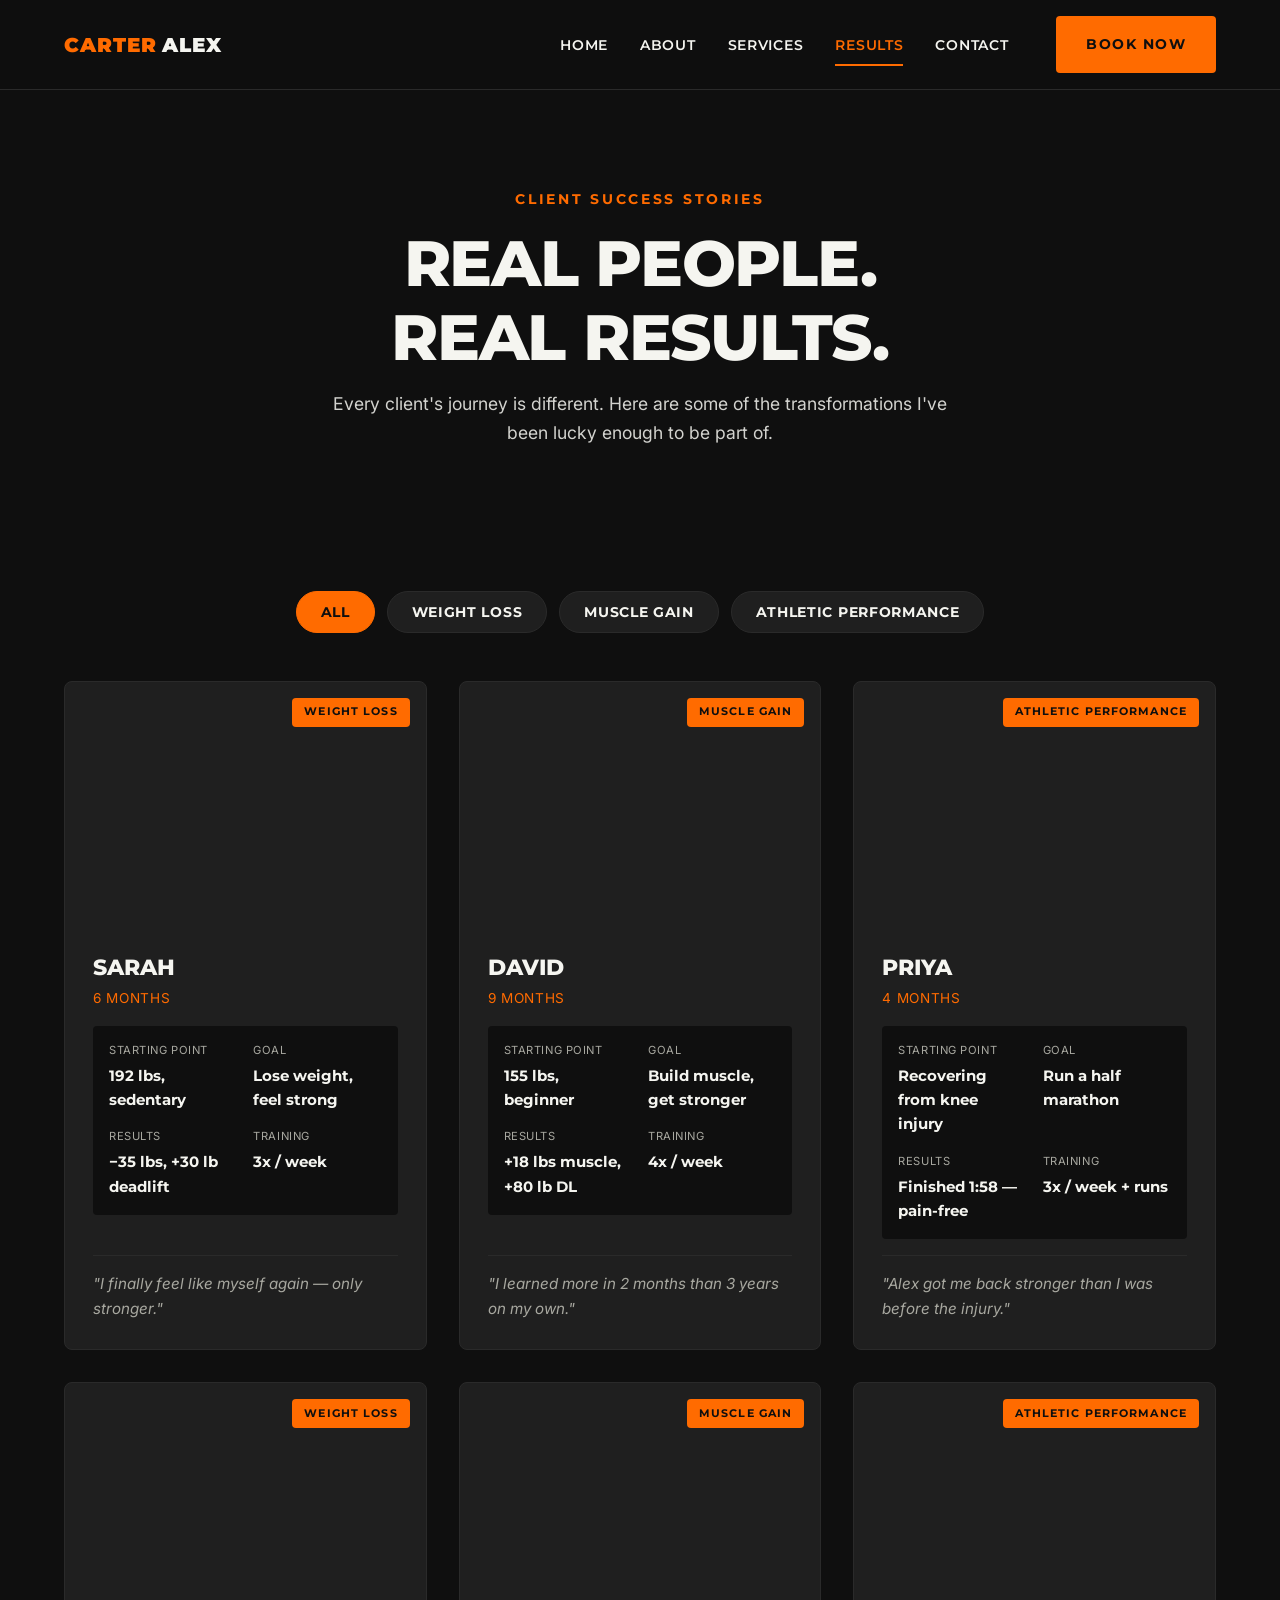
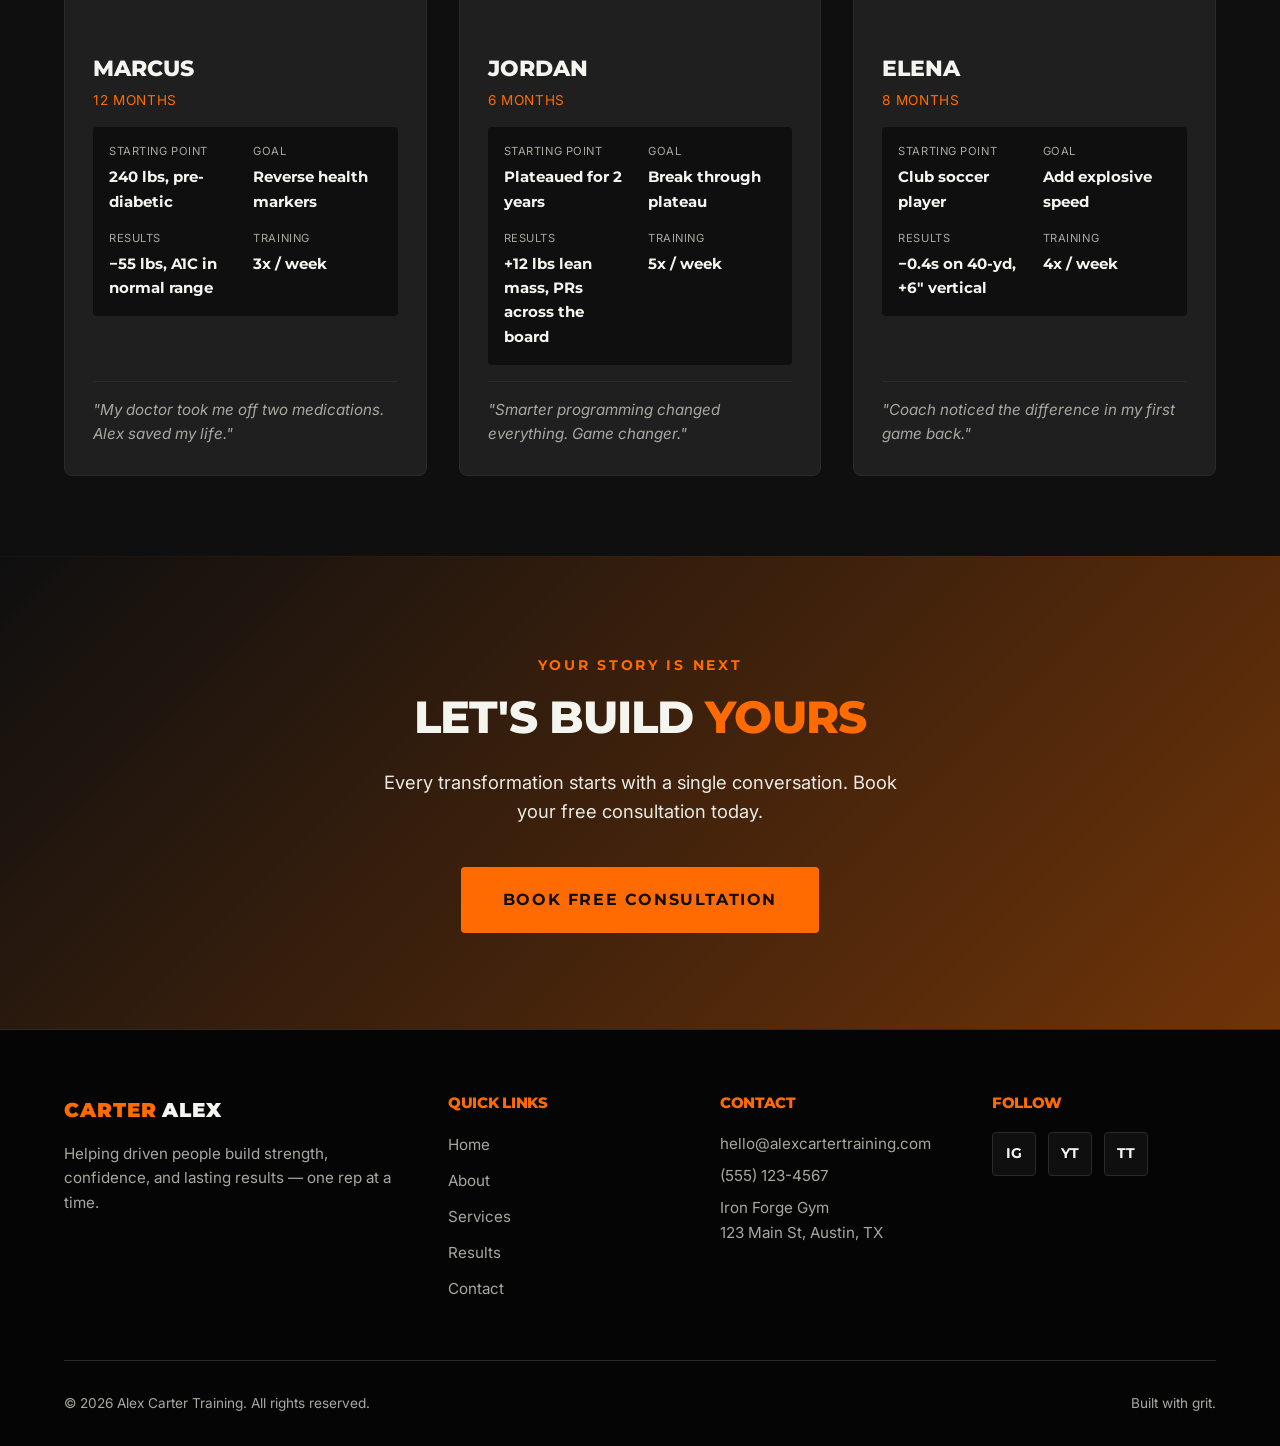
==== trainer-site/transformations.html @ 59c639ae "V1 - half translated" ====
<!DOCTYPE html>
<html lang="en">
<head>
  <meta charset="UTF-8" />
  <meta name="viewport" content="width=device-width, initial-scale=1.0" />
  <title>Client Transformations | Alex Carter Personal Training</title>
  <meta name="description" content="Real client transformation stories — weight loss, muscle gain, and athletic performance results from Alex Carter Personal Training." />
  <link rel="preconnect" href="https://fonts.googleapis.com">
  <link rel="preconnect" href="https://fonts.gstatic.com" crossorigin>
  <link href="https://fonts.googleapis.com/css2?family=Montserrat:wght@600;700;800;900&family=Inter:wght@400;500;600&display=swap" rel="stylesheet">
  <link rel="stylesheet" href="css/styles.css" />
</head>
<body>

  <header class="navbar">
    <nav class="nav-container" aria-label="Primary">
      <a href="index.html" class="nav-logo">Alex<span>Carter</span></a>
      <button class="nav-toggle" aria-label="Toggle menu" aria-expanded="false" aria-controls="primary-nav">
        <span></span><span></span><span></span>
      </button>
      <ul class="nav-menu" id="primary-nav">
        <li><a href="index.html" class="nav-link">Home</a></li>
        <li><a href="about.html" class="nav-link">About</a></li>
        <li><a href="services.html" class="nav-link">Services</a></li>
        <li><a href="transformations.html" class="nav-link active">Results</a></li>
        <li><a href="contact.html" class="nav-link">Contact</a></li>
        <li class="nav-cta"><a href="contact.html" class="btn btn-primary">Book Now</a></li>
      </ul>
    </nav>
  </header>

  <!-- ======== Page Header ======== -->
  <section class="page-header">
    <div class="container">
      <span class="eyebrow">Client Success Stories</span>
      <h1>Real People.<br>Real Results.</h1>
      <p>Every client's journey is different. Here are some of the transformations I've been lucky enough to be part of.</p>
    </div>
  </section>

  <!-- ======== Transformations Grid ======== -->
  <section>
    <div class="container">
      <div class="transformations-filter" role="tablist" aria-label="Filter by goal">
        <button class="filter-btn active" data-filter="all">All</button>
        <button class="filter-btn" data-filter="weight-loss">Weight Loss</button>
        <button class="filter-btn" data-filter="muscle-gain">Muscle Gain</button>
        <button class="filter-btn" data-filter="athletic">Athletic Performance</button>
      </div>

      <div class="transformations-grid">

        <article class="transformation-card" data-goal="weight-loss">
          <div class="transformation-image" style="background-image: url('https://picsum.photos/id/1011/600/600')">
            <span class="transformation-tag">Weight Loss</span>
          </div>
          <div class="transformation-body">
            <div class="transformation-name">Sarah</div>
            <div class="transformation-duration">6 Months</div>
            <div class="transformation-stats">
              <div>
                <div class="transformation-stat-label">Starting Point</div>
                <div class="transformation-stat-value">192 lbs, sedentary</div>
              </div>
              <div>
                <div class="transformation-stat-label">Goal</div>
                <div class="transformation-stat-value">Lose weight, feel strong</div>
              </div>
              <div>
                <div class="transformation-stat-label">Results</div>
                <div class="transformation-stat-value">−35 lbs, +30 lb deadlift</div>
              </div>
              <div>
                <div class="transformation-stat-label">Training</div>
                <div class="transformation-stat-value">3x / week</div>
              </div>
            </div>
            <p class="transformation-quote">"I finally feel like myself again — only stronger."</p>
          </div>
        </article>

        <article class="transformation-card" data-goal="muscle-gain">
          <div class="transformation-image" style="background-image: url('https://picsum.photos/id/1025/600/600')">
            <span class="transformation-tag">Muscle Gain</span>
          </div>
          <div class="transformation-body">
            <div class="transformation-name">David</div>
            <div class="transformation-duration">9 Months</div>
            <div class="transformation-stats">
              <div>
                <div class="transformation-stat-label">Starting Point</div>
                <div class="transformation-stat-value">155 lbs, beginner</div>
              </div>
              <div>
                <div class="transformation-stat-label">Goal</div>
                <div class="transformation-stat-value">Build muscle, get stronger</div>
              </div>
              <div>
                <div class="transformation-stat-label">Results</div>
                <div class="transformation-stat-value">+18 lbs muscle, +80 lb DL</div>
              </div>
              <div>
                <div class="transformation-stat-label">Training</div>
                <div class="transformation-stat-value">4x / week</div>
              </div>
            </div>
            <p class="transformation-quote">"I learned more in 2 months than 3 years on my own."</p>
          </div>
        </article>

        <article class="transformation-card" data-goal="athletic">
          <div class="transformation-image" style="background-image: url('https://picsum.photos/id/1027/600/600')">
            <span class="transformation-tag">Athletic Performance</span>
          </div>
          <div class="transformation-body">
            <div class="transformation-name">Priya</div>
            <div class="transformation-duration">4 Months</div>
            <div class="transformation-stats">
              <div>
                <div class="transformation-stat-label">Starting Point</div>
                <div class="transformation-stat-value">Recovering from knee injury</div>
              </div>
              <div>
                <div class="transformation-stat-label">Goal</div>
                <div class="transformation-stat-value">Run a half marathon</div>
              </div>
              <div>
                <div class="transformation-stat-label">Results</div>
                <div class="transformation-stat-value">Finished 1:58 — pain-free</div>
              </div>
              <div>
                <div class="transformation-stat-label">Training</div>
                <div class="transformation-stat-value">3x / week + runs</div>
              </div>
            </div>
            <p class="transformation-quote">"Alex got me back stronger than I was before the injury."</p>
          </div>
        </article>

        <article class="transformation-card" data-goal="weight-loss">
          <div class="transformation-image" style="background-image: url('https://picsum.photos/id/1062/600/600')">
            <span class="transformation-tag">Weight Loss</span>
          </div>
          <div class="transformation-body">
            <div class="transformation-name">Marcus</div>
            <div class="transformation-duration">12 Months</div>
            <div class="transformation-stats">
              <div>
                <div class="transformation-stat-label">Starting Point</div>
                <div class="transformation-stat-value">240 lbs, pre-diabetic</div>
              </div>
              <div>
                <div class="transformation-stat-label">Goal</div>
                <div class="transformation-stat-value">Reverse health markers</div>
              </div>
              <div>
                <div class="transformation-stat-label">Results</div>
                <div class="transformation-stat-value">−55 lbs, A1C in normal range</div>
              </div>
              <div>
                <div class="transformation-stat-label">Training</div>
                <div class="transformation-stat-value">3x / week</div>
              </div>
            </div>
            <p class="transformation-quote">"My doctor took me off two medications. Alex saved my life."</p>
          </div>
        </article>

        <article class="transformation-card" data-goal="muscle-gain">
          <div class="transformation-image" style="background-image: url('https://picsum.photos/id/176/600/600')">
            <span class="transformation-tag">Muscle Gain</span>
          </div>
          <div class="transformation-body">
            <div class="transformation-name">Jordan</div>
            <div class="transformation-duration">6 Months</div>
            <div class="transformation-stats">
              <div>
                <div class="transformation-stat-label">Starting Point</div>
                <div class="transformation-stat-value">Plateaued for 2 years</div>
              </div>
              <div>
                <div class="transformation-stat-label">Goal</div>
                <div class="transformation-stat-value">Break through plateau</div>
              </div>
              <div>
                <div class="transformation-stat-label">Results</div>
                <div class="transformation-stat-value">+12 lbs lean mass, PRs across the board</div>
              </div>
              <div>
                <div class="transformation-stat-label">Training</div>
                <div class="transformation-stat-value">5x / week</div>
              </div>
            </div>
            <p class="transformation-quote">"Smarter programming changed everything. Game changer."</p>
          </div>
        </article>

        <article class="transformation-card" data-goal="athletic">
          <div class="transformation-image" style="background-image: url('https://picsum.photos/id/292/600/600')">
            <span class="transformation-tag">Athletic Performance</span>
          </div>
          <div class="transformation-body">
            <div class="transformation-name">Elena</div>
            <div class="transformation-duration">8 Months</div>
            <div class="transformation-stats">
              <div>
                <div class="transformation-stat-label">Starting Point</div>
                <div class="transformation-stat-value">Club soccer player</div>
              </div>
              <div>
                <div class="transformation-stat-label">Goal</div>
                <div class="transformation-stat-value">Add explosive speed</div>
              </div>
              <div>
                <div class="transformation-stat-label">Results</div>
                <div class="transformation-stat-value">−0.4s on 40-yd, +6" vertical</div>
              </div>
              <div>
                <div class="transformation-stat-label">Training</div>
                <div class="transformation-stat-value">4x / week</div>
              </div>
            </div>
            <p class="transformation-quote">"Coach noticed the difference in my first game back."</p>
          </div>
        </article>

      </div>
    </div>
  </section>

  <!-- ======== CTA ======== -->
  <section class="cta-banner">
    <div class="container">
      <span class="eyebrow">Your Story Is Next</span>
      <h2 class="section-title">Let's Build <span>Yours</span></h2>
      <p>Every transformation starts with a single conversation. Book your free consultation today.</p>
      <a href="contact.html" class="btn btn-primary btn-large">Book Free Consultation</a>
    </div>
  </section>

  <!-- ======== Footer ======== -->
  <footer class="footer">
    <div class="container">
      <div class="footer-grid">
        <div class="footer-brand">
          <a href="index.html" class="nav-logo">Alex<span>Carter</span></a>
          <p>Helping driven people build strength, confidence, and lasting results — one rep at a time.</p>
        </div>
        <div class="footer-col">
          <h4>Quick Links</h4>
          <ul>
            <li><a href="index.html">Home</a></li>
            <li><a href="about.html">About</a></li>
            <li><a href="services.html">Services</a></li>
            <li><a href="transformations.html">Results</a></li>
            <li><a href="contact.html">Contact</a></li>
          </ul>
        </div>
        <div class="footer-col">
          <h4>Contact</h4>
          <p>hello@alexcartertraining.com</p>
          <p>(555) 123-4567</p>
          <p>Iron Forge Gym<br/>123 Main St, Austin, TX</p>
        </div>
        <div class="footer-col">
          <h4>Follow</h4>
          <div class="social-row">
            <a href="#" class="social-icon" aria-label="Instagram">IG</a>
            <a href="#" class="social-icon" aria-label="YouTube">YT</a>
            <a href="#" class="social-icon" aria-label="TikTok">TT</a>
          </div>
        </div>
      </div>
      <div class="footer-bottom">
        <p>&copy; <span class="footer-year">2026</span> Alex Carter Training. All rights reserved.</p>
        <p>Built with grit.</p>
      </div>
    </div>
  </footer>

  <script src="js/script.js"></script>
</body>
</html>
---- trainer-site/css/styles.css ----
/* ==========================================================================
   Personal Trainer Website - Stylesheet
   Palette: Charcoal Black / Electric Orange / Off-White
   Fonts: Montserrat (headings), Inter (body)
   ========================================================================== */

/* ---------- Reset & Variables ---------- */
*,
*::before,
*::after {
  box-sizing: border-box;
  margin: 0;
  padding: 0;
}

:root {
  --color-bg: #0f0f0f;
  --color-bg-alt: #1a1a1a;
  --color-card: #1f1f1f;
  --color-border: #2a2a2a;
  --color-text: #f5f5f0;
  --color-muted: #a8a8a0;
  --color-accent: #ff6b00;
  --color-accent-hover: #ff8533;
  --color-accent-dim: rgba(255, 107, 0, 0.15);

  --font-heading: 'Montserrat', system-ui, sans-serif;
  --font-body: 'Inter', system-ui, sans-serif;

  --radius-sm: 4px;
  --radius-md: 8px;
  --radius-lg: 16px;

  --transition-fast: 0.2s ease;
  --transition-med: 0.3s ease;

  --container-max: 1200px;
  --container-pad: 1.5rem;
}

html {
  scroll-behavior: smooth;
}

body {
  font-family: var(--font-body);
  background: var(--color-bg);
  color: var(--color-text);
  line-height: 1.6;
  -webkit-font-smoothing: antialiased;
  overflow-x: hidden;
}

img {
  max-width: 100%;
  display: block;
}

a {
  color: inherit;
  text-decoration: none;
}

ul {
  list-style: none;
}

/* ---------- Typography ---------- */
h1, h2, h3, h4, h5, h6 {
  font-family: var(--font-heading);
  font-weight: 800;
  line-height: 1.15;
  letter-spacing: -0.02em;
  text-transform: uppercase;
}

h1 { font-size: clamp(2.25rem, 5vw, 4.5rem); }
h2 { font-size: clamp(1.75rem, 3.5vw, 3rem); }
h3 { font-size: clamp(1.25rem, 2vw, 1.75rem); }

p { color: var(--color-muted); }

.eyebrow {
  display: inline-block;
  font-family: var(--font-heading);
  font-size: 0.85rem;
  font-weight: 700;
  letter-spacing: 0.2em;
  text-transform: uppercase;
  color: var(--color-accent);
  margin-bottom: 1rem;
}

.section-title {
  margin-bottom: 1rem;
  color: var(--color-text);
}

.section-title span {
  color: var(--color-accent);
}

.section-subtitle {
  max-width: 640px;
  margin: 0 auto 3rem;
  text-align: center;
  font-size: 1.05rem;
}

/* ---------- Layout ---------- */
.container {
  max-width: var(--container-max);
  margin: 0 auto;
  padding: 0 var(--container-pad);
}

section {
  padding: 5rem 0;
}

.section-header {
  text-align: center;
  margin-bottom: 3rem;
}

/* ---------- Buttons ---------- */
.btn {
  display: inline-flex;
  align-items: center;
  justify-content: center;
  gap: 0.5rem;
  padding: 0.95rem 1.75rem;
  font-family: var(--font-heading);
  font-weight: 700;
  font-size: 0.9rem;
  letter-spacing: 0.1em;
  text-transform: uppercase;
  border: 2px solid transparent;
  border-radius: var(--radius-sm);
  cursor: pointer;
  transition: all var(--transition-fast);
  text-align: center;
  white-space: nowrap;
}

.btn-primary {
  background: var(--color-accent);
  color: var(--color-bg);
}

.btn-primary:hover {
  background: var(--color-accent-hover);
  transform: translateY(-2px);
  box-shadow: 0 10px 25px -10px var(--color-accent);
}

.btn-secondary {
  background: transparent;
  color: var(--color-text);
  border-color: var(--color-text);
}

.btn-secondary:hover {
  background: var(--color-text);
  color: var(--color-bg);
}

.btn-ghost {
  background: transparent;
  color: var(--color-accent);
  padding: 0.5rem 0;
  border-bottom: 2px solid var(--color-accent);
  border-radius: 0;
}

.btn-ghost:hover {
  color: var(--color-accent-hover);
  border-color: var(--color-accent-hover);
}

.btn-large {
  padding: 1.15rem 2.5rem;
  font-size: 1rem;
}

/* ---------- Navigation ---------- */
.navbar {
  position: sticky;
  top: 0;
  z-index: 100;
  background: rgba(15, 15, 15, 0.95);
  backdrop-filter: blur(10px);
  border-bottom: 1px solid var(--color-border);
}

.nav-container {
  display: flex;
  align-items: center;
  justify-content: space-between;
  padding: 1rem var(--container-pad);
  max-width: var(--container-max);
  margin: 0 auto;
}

.nav-logo {
  font-family: var(--font-heading);
  font-weight: 900;
  font-size: 1.25rem;
  letter-spacing: 0.05em;
  text-transform: uppercase;
  color: var(--color-text);
    display: inline-flex;
  align-items: center;
  flex-direction: row-reverse;
  gap: 0.3rem;
  .nav-logo-img {
  height: 5rem;
  width: auto;
  display: block;
}
}

.nav-logo span {
  color: var(--color-accent);
}

.nav-menu {
  display: flex;
  align-items: center;
  gap: 2rem;
}

.nav-link {
  font-family: var(--font-heading);
  font-size: 0.9rem;
  font-weight: 600;
  letter-spacing: 0.05em;
  text-transform: uppercase;
  color: var(--color-text);
  position: relative;
  padding: 0.5rem 0;
  transition: color var(--transition-fast);
}

.nav-link:hover { color: var(--color-accent); }

.nav-link.active { color: var(--color-accent); }

.nav-link.active::after {
  content: '';
  position: absolute;
  bottom: -4px;
  left: 0;
  width: 100%;
  height: 2px;
  background: var(--color-accent);
}

.nav-cta {
  margin-left: 1rem;
}

.nav-toggle {
  display: none;
  flex-direction: column;
  gap: 5px;
  background: transparent;
  border: none;
  cursor: pointer;
  padding: 0.5rem;
  z-index: 200;
}

.nav-toggle span {
  display: block;
  width: 28px;
  height: 3px;
  background: var(--color-text);
  border-radius: 2px;
  transition: all var(--transition-fast);
}

.nav-toggle.active span:nth-child(1) {
  transform: translateY(8px) rotate(45deg);
  background: var(--color-accent);
}
.nav-toggle.active span:nth-child(2) { opacity: 0; }
.nav-toggle.active span:nth-child(3) {
  transform: translateY(-8px) rotate(-45deg);
  background: var(--color-accent);
}

/* ---------- Hero ---------- */
.hero {
  position: relative;
  min-height: 90vh;
  display: flex;
  align-items: center;
  overflow: hidden;
  padding: 0;
}

.hero-image {
  position: absolute;
  inset: 0;
  background-image:
    linear-gradient(135deg, rgba(15,15,15,0.85) 0%, rgba(15,15,15,0.6) 50%, rgba(15,15,15,0.4) 100%),
    url('https://picsum.photos/id/1027/1920/1080');
  background-size: cover;
  background-position: center;
  z-index: 0;
}

.hero-content {
  position: relative;
  z-index: 1;
  max-width: 720px;
  padding: 4rem var(--container-pad);
  margin: 0 auto 0 max(var(--container-pad), calc((100vw - var(--container-max)) / 2));
}

.hero-tagline {
  margin-bottom: 1.5rem;
}

.hero-tagline span {
  color: var(--color-accent);
  display: block;
}

.hero-subtitle {
  font-size: 1.15rem;
  margin-bottom: 2.5rem;
  color: var(--color-text);
  opacity: 0.9;
  max-width: 560px;
}

.hero-actions {
  display: flex;
  gap: 1rem;
  flex-wrap: wrap;
}

.hero-stats {
  display: flex;
  gap: 3rem;
  margin-top: 4rem;
  flex-wrap: wrap;
}

.hero-stat-num {
  font-family: var(--font-heading);
  font-size: 2.5rem;
  font-weight: 900;
  color: var(--color-accent);
  line-height: 1;
}

.hero-stat-label {
  font-size: 0.85rem;
  letter-spacing: 0.1em;
  text-transform: uppercase;
  color: var(--color-text);
  margin-top: 0.5rem;
}

/* ---------- Page Header (sub-pages) ---------- */
.page-header {
  position: relative;
  padding: 6rem 0 4rem;
  background-image:
    linear-gradient(135deg, rgba(15,15,15,0.9), rgba(15,15,15,0.7)),
    url('https://picsum.photos/id/1062/1920/600');
  background-size: cover;
  background-position: center;
  text-align: center;
}

.page-header h1 {
  margin-bottom: 1rem;
}

.page-header p {
  font-size: 1.1rem;
  max-width: 640px;
  margin: 0 auto;
  color: var(--color-text);
  opacity: 0.85;
}

/* ---------- About Teaser (homepage) ---------- */
.about-teaser {
  background: var(--color-bg);
}

.about-teaser-grid {
  display: grid;
  grid-template-columns: 1fr 1fr;
  gap: 4rem;
  align-items: center;
}

.about-teaser-image {
  position: relative;
  aspect-ratio: 4 / 5;
  border-radius: var(--radius-md);
  overflow: hidden;
}

.about-teaser-image::before {
  content: '';
  position: absolute;
  inset: -10px;
  border: 3px solid var(--color-accent);
  border-radius: var(--radius-md);
  z-index: -1;
  transform: translate(15px, 15px);
}

.about-teaser-image img {
  width: 100%;
  height: 100%;
  object-fit: cover;
}

.about-teaser-content p {
  margin-bottom: 1.25rem;
  font-size: 1.05rem;
}

/* ---------- Services ---------- */
.services {
  background: var(--color-bg-alt);
}

.services-grid {
  display: grid;
  grid-template-columns: repeat(3, 1fr);
  gap: 2rem;
}

.service-card {
  background: var(--color-card);
  border: 1px solid var(--color-border);
  border-radius: var(--radius-md);
  overflow: hidden;
  transition: all var(--transition-med);
  display: flex;
  flex-direction: column;
}

.service-card:hover {
  transform: translateY(-8px);
  border-color: var(--color-accent);
  box-shadow: 0 20px 40px -20px rgba(255, 107, 0, 0.4);
}

.service-image {
  height: 220px;
  background-size: cover;
  background-position: center;
  position: relative;
}

.service-image::after {
  content: '';
  position: absolute;
  inset: 0;
  background: linear-gradient(180deg, transparent 50%, rgba(31, 31, 31, 0.6));
}

.service-body {
  padding: 2rem;
  flex: 1;
  display: flex;
  flex-direction: column;
}

.service-body h3 {
  margin-bottom: 1rem;
}

.service-body p {
  margin-bottom: 1.5rem;
  flex: 1;
}

/* ---------- Testimonials / Results ---------- */
.results {
  background: var(--color-bg);
}

.results-grid {
  display: grid;
  grid-template-columns: repeat(3, 1fr);
  gap: 2rem;
}

.testimonial-card {
  background: var(--color-card);
  border: 1px solid var(--color-border);
  border-radius: var(--radius-md);
  padding: 2rem;
  position: relative;
  transition: transform var(--transition-med);
}

.testimonial-card:hover {
  transform: translateY(-5px);
}

.testimonial-card::before {
  content: '"';
  position: absolute;
  top: -10px;
  left: 1.5rem;
  font-family: var(--font-heading);
  font-size: 5rem;
  color: var(--color-accent);
  line-height: 1;
}

.testimonial-image {
  width: 100%;
  height: 180px;
  border-radius: var(--radius-sm);
  margin-bottom: 1.5rem;
  background-size: cover;
  background-position: center;
}

.testimonial-quote {
  font-size: 1.05rem;
  font-style: italic;
  color: var(--color-text);
  margin-bottom: 1.5rem;
}

.testimonial-author {
  display: flex;
  align-items: center;
  gap: 1rem;
  padding-top: 1.25rem;
  border-top: 1px solid var(--color-border);
}

.testimonial-avatar {
  width: 50px;
  height: 50px;
  border-radius: 50%;
  background-size: cover;
  background-position: center;
  border: 2px solid var(--color-accent);
}

.testimonial-name {
  font-family: var(--font-heading);
  font-weight: 700;
  text-transform: uppercase;
  font-size: 0.95rem;
  color: var(--color-text);
}

.testimonial-result {
  font-size: 0.85rem;
  color: var(--color-accent);
  text-transform: uppercase;
  letter-spacing: 0.05em;
}

/* ---------- CTA Banner ---------- */
.cta-banner {
  background:
    linear-gradient(135deg, rgba(15,15,15,0.85), rgba(255,107,0,0.4)),
    url('https://picsum.photos/id/1058/1920/600');
  background-size: cover;
  background-position: center;
  text-align: center;
  padding: 6rem 0;
}

.cta-banner h2 {
  margin-bottom: 1.5rem;
}

.cta-banner p {
  color: var(--color-text);
  font-size: 1.15rem;
  max-width: 540px;
  margin: 0 auto 2.5rem;
  opacity: 0.95;
}

/* ---------- About Page ---------- */
.bio-section .bio-grid {
  display: grid;
  grid-template-columns: 1.2fr 1fr;
  gap: 4rem;
  align-items: start;
}

.bio-content p {
  margin-bottom: 1.25rem;
  font-size: 1.05rem;
}

.bio-content h3 {
  margin: 2rem 0 1rem;
  color: var(--color-accent);
}

.bio-image {
  aspect-ratio: 3/4;
  border-radius: var(--radius-md);
  background-image: url('https://picsum.photos/id/1062/600/800');
  background-size: cover;
  background-position: center;
  position: sticky;
  top: 100px;
}

.credentials {
  background: var(--color-bg-alt);
}

.credentials-grid {
  display: grid;
  grid-template-columns: repeat(auto-fit, minmax(220px, 1fr));
  gap: 1.5rem;
}

.credential-card {
  background: var(--color-card);
  border: 1px solid var(--color-border);
  border-left: 4px solid var(--color-accent);
  padding: 1.5rem;
  border-radius: var(--radius-sm);
  transition: transform var(--transition-fast);
}

.credential-card:hover {
  transform: translateX(5px);
}

.credential-name {
  font-family: var(--font-heading);
  font-weight: 800;
  font-size: 1.15rem;
  color: var(--color-text);
  margin-bottom: 0.5rem;
  text-transform: uppercase;
}

.credential-issuer {
  font-size: 0.9rem;
  color: var(--color-muted);
}

.specialties-list {
  display: grid;
  grid-template-columns: repeat(auto-fit, minmax(200px, 1fr));
  gap: 1rem;
  margin-top: 2rem;
}

.specialty-tag {
  background: var(--color-card);
  border: 1px solid var(--color-border);
  padding: 1.25rem;
  border-radius: var(--radius-sm);
  text-align: center;
  font-family: var(--font-heading);
  font-weight: 700;
  text-transform: uppercase;
  font-size: 0.95rem;
  letter-spacing: 0.05em;
  transition: all var(--transition-fast);
  cursor: default;
}

.specialty-tag:hover {
  background: var(--color-accent-dim);
  border-color: var(--color-accent);
  color: var(--color-accent);
}

.gallery {
  background: var(--color-bg);
}

.gallery-grid {
  display: grid;
  grid-template-columns: repeat(3, 1fr);
  gap: 1rem;
}

.gallery-item {
  aspect-ratio: 1;
  border-radius: var(--radius-sm);
  overflow: hidden;
  background-size: cover;
  background-position: center;
  transition: transform var(--transition-med);
  cursor: pointer;
}

.gallery-item:hover {
  transform: scale(1.03);
}

.gallery-item:nth-child(1) { aspect-ratio: 1 / 1.4; grid-row: span 2; }

/* ---------- Services Page: Detailed services ---------- */
.services-detailed .service-detail {
  display: grid;
  grid-template-columns: 1fr 1fr;
  gap: 4rem;
  align-items: center;
  margin-bottom: 5rem;
}

.services-detailed .service-detail:nth-child(even) .service-detail-image {
  order: 2;
}

.services-detailed .service-detail:last-child {
  margin-bottom: 0;
}

.service-detail-image {
  aspect-ratio: 4/3;
  border-radius: var(--radius-md);
  background-size: cover;
  background-position: center;
}

.service-detail-content h3 {
  margin-bottom: 1.5rem;
}

.service-detail-content p {
  margin-bottom: 1.25rem;
  font-size: 1.05rem;
}

.service-features {
  margin-top: 1.5rem;
}

.service-features li {
  padding: 0.5rem 0 0.5rem 1.75rem;
  position: relative;
  color: var(--color-text);
}

.service-features li::before {
  content: '✓';
  position: absolute;
  left: 0;
  color: var(--color-accent);
  font-weight: 900;
}

/* ---------- Pricing ---------- */
.pricing {
  background: var(--color-bg-alt);
}

.pricing-grid {
  display: grid;
  grid-template-columns: repeat(3, 1fr);
  gap: 2rem;
  align-items: stretch;
}

.pricing-card {
  background: var(--color-card);
  border: 1px solid var(--color-border);
  border-radius: var(--radius-md);
  padding: 2.5rem 2rem;
  text-align: center;
  position: relative;
  display: flex;
  flex-direction: column;
  transition: all var(--transition-med);
}

.pricing-card:hover {
  transform: translateY(-8px);
  border-color: var(--color-accent);
}

.pricing-card.featured {
  border-color: var(--color-accent);
  border-width: 2px;
  transform: scale(1.03);
  box-shadow: 0 25px 50px -25px rgba(255, 107, 0, 0.5);
}

.pricing-card.featured:hover {
  transform: scale(1.03) translateY(-8px);
}

.pricing-badge {
  position: absolute;
  top: -12px;
  left: 50%;
  transform: translateX(-50%);
  background: var(--color-accent);
  color: var(--color-bg);
  font-family: var(--font-heading);
  font-weight: 700;
  font-size: 0.75rem;
  letter-spacing: 0.1em;
  text-transform: uppercase;
  padding: 0.4rem 1rem;
  border-radius: var(--radius-sm);
}

.pricing-name {
  font-family: var(--font-heading);
  font-weight: 800;
  text-transform: uppercase;
  font-size: 1.25rem;
  margin-bottom: 0.5rem;
  color: var(--color-text);
}

.pricing-desc {
  font-size: 0.9rem;
  margin-bottom: 1.5rem;
}

.pricing-price {
  margin-bottom: 2rem;
}

.pricing-price .amount {
  font-family: var(--font-heading);
  font-size: 3.5rem;
  font-weight: 900;
  color: var(--color-accent);
  line-height: 1;
}

.pricing-price .period {
  font-size: 0.95rem;
  color: var(--color-muted);
  display: block;
  margin-top: 0.5rem;
}

.pricing-features {
  flex: 1;
  margin-bottom: 2rem;
  text-align: left;
}

.pricing-features li {
  padding: 0.65rem 0 0.65rem 1.75rem;
  position: relative;
  color: var(--color-text);
  border-bottom: 1px solid var(--color-border);
  font-size: 0.95rem;
}

.pricing-features li:last-child {
  border-bottom: none;
}

.pricing-features li::before {
  content: '✓';
  position: absolute;
  left: 0;
  color: var(--color-accent);
  font-weight: 900;
}

/* ---------- FAQ Accordion ---------- */
.faq {
  background: var(--color-bg);
}

.faq-list {
  max-width: 820px;
  margin: 0 auto;
}

.faq-item {
  background: var(--color-card);
  border: 1px solid var(--color-border);
  border-radius: var(--radius-sm);
  margin-bottom: 1rem;
  overflow: hidden;
  transition: border-color var(--transition-fast);
}

.faq-item.open {
  border-color: var(--color-accent);
}

.faq-question {
  width: 100%;
  background: transparent;
  border: none;
  color: var(--color-text);
  font-family: var(--font-heading);
  font-weight: 700;
  font-size: 1.05rem;
  text-transform: uppercase;
  letter-spacing: 0.03em;
  text-align: left;
  padding: 1.5rem;
  display: flex;
  justify-content: space-between;
  align-items: center;
  gap: 1rem;
  cursor: pointer;
  transition: color var(--transition-fast);
}

.faq-question:hover { color: var(--color-accent); }

.faq-icon {
  font-size: 1.5rem;
  font-weight: 400;
  color: var(--color-accent);
  flex-shrink: 0;
  transition: transform var(--transition-med);
}

.faq-item.open .faq-icon {
  transform: rotate(45deg);
}

.faq-answer {
  max-height: 0;
  overflow: hidden;
  transition: max-height var(--transition-med);
}

.faq-answer-inner {
  padding: 0 1.5rem 1.5rem;
  color: var(--color-muted);
  line-height: 1.7;
}

.faq-item.open .faq-answer {
  max-height: 400px;
}

/* ---------- Transformations Page ---------- */
.transformations-filter {
  display: flex;
  flex-wrap: wrap;
  justify-content: center;
  gap: 0.75rem;
  margin-bottom: 3rem;
}

.filter-btn {
  background: var(--color-card);
  border: 1px solid var(--color-border);
  color: var(--color-text);
  font-family: var(--font-heading);
  font-weight: 700;
  font-size: 0.85rem;
  letter-spacing: 0.05em;
  text-transform: uppercase;
  padding: 0.75rem 1.5rem;
  border-radius: 999px;
  cursor: pointer;
  transition: all var(--transition-fast);
}

.filter-btn:hover {
  border-color: var(--color-accent);
  color: var(--color-accent);
}

.filter-btn.active {
  background: var(--color-accent);
  border-color: var(--color-accent);
  color: var(--color-bg);
}

.transformations-grid {
  display: grid;
  grid-template-columns: repeat(3, 1fr);
  gap: 2rem;
}

.transformation-card {
  background: var(--color-card);
  border: 1px solid var(--color-border);
  border-radius: var(--radius-md);
  overflow: hidden;
  transition: all var(--transition-med);
  display: flex;
  flex-direction: column;
}

.transformation-card.hidden {
  display: none;
}

.transformation-card:hover {
  transform: translateY(-5px);
  border-color: var(--color-accent);
}

.transformation-image {
  height: 240px;
  background-size: cover;
  background-position: center;
  position: relative;
}

.transformation-tag {
  position: absolute;
  top: 1rem;
  right: 1rem;
  background: var(--color-accent);
  color: var(--color-bg);
  font-family: var(--font-heading);
  font-weight: 700;
  font-size: 0.7rem;
  letter-spacing: 0.1em;
  text-transform: uppercase;
  padding: 0.35rem 0.75rem;
  border-radius: var(--radius-sm);
}

.transformation-body {
  padding: 1.75rem;
  flex: 1;
  display: flex;
  flex-direction: column;
}

.transformation-name {
  font-family: var(--font-heading);
  font-weight: 800;
  font-size: 1.35rem;
  text-transform: uppercase;
  margin-bottom: 0.25rem;
  color: var(--color-text);
}

.transformation-duration {
  font-size: 0.85rem;
  color: var(--color-accent);
  text-transform: uppercase;
  letter-spacing: 0.05em;
  margin-bottom: 1rem;
}

.transformation-stats {
  display: grid;
  grid-template-columns: repeat(2, 1fr);
  gap: 1rem;
  margin-bottom: 1rem;
  padding: 1rem;
  background: var(--color-bg);
  border-radius: var(--radius-sm);
}

.transformation-stat-label {
  font-size: 0.7rem;
  color: var(--color-muted);
  text-transform: uppercase;
  letter-spacing: 0.05em;
  margin-bottom: 0.25rem;
}

.transformation-stat-value {
  font-family: var(--font-heading);
  font-weight: 700;
  font-size: 0.95rem;
  color: var(--color-text);
}

.transformation-quote {
  font-style: italic;
  color: var(--color-muted);
  margin-top: auto;
  padding-top: 1rem;
  border-top: 1px solid var(--color-border);
  font-size: 0.95rem;
}

.no-results {
  grid-column: 1 / -1;
  text-align: center;
  padding: 3rem;
  color: var(--color-muted);
  font-style: italic;
}

/* ---------- Contact Page ---------- */
.contact-grid {
  display: grid;
  grid-template-columns: 1.3fr 1fr;
  gap: 4rem;
  align-items: start;
}

.contact-form {
  background: var(--color-card);
  border: 1px solid var(--color-border);
  border-radius: var(--radius-md);
  padding: 2.5rem;
}

.form-group {
  margin-bottom: 1.5rem;
}

.form-row {
  display: grid;
  grid-template-columns: 1fr 1fr;
  gap: 1rem;
}

.form-label {
  display: block;
  font-family: var(--font-heading);
  font-weight: 600;
  font-size: 0.85rem;
  letter-spacing: 0.05em;
  text-transform: uppercase;
  margin-bottom: 0.5rem;
  color: var(--color-text);
}

.form-label .required {
  color: var(--color-accent);
}

.form-input,
.form-select,
.form-textarea {
  width: 100%;
  background: var(--color-bg);
  border: 1px solid var(--color-border);
  color: var(--color-text);
  font-family: var(--font-body);
  font-size: 1rem;
  padding: 0.85rem 1rem;
  border-radius: var(--radius-sm);
  transition: border-color var(--transition-fast);
}

.form-input:focus,
.form-select:focus,
.form-textarea:focus {
  outline: none;
  border-color: var(--color-accent);
}

.form-textarea {
  resize: vertical;
  min-height: 120px;
  font-family: var(--font-body);
}

.form-error {
  display: block;
  color: #ff5252;
  font-size: 0.85rem;
  margin-top: 0.35rem;
  min-height: 1.1em;
}

.form-input.invalid,
.form-select.invalid,
.form-textarea.invalid {
  border-color: #ff5252;
}

.form-success {
  display: none;
  background: var(--color-accent-dim);
  border: 1px solid var(--color-accent);
  color: var(--color-text);
  padding: 1.25rem;
  border-radius: var(--radius-sm);
  margin-bottom: 1.5rem;
  text-align: center;
}

.form-success.visible { display: block; }

.form-success strong {
  color: var(--color-accent);
  display: block;
  font-family: var(--font-heading);
  text-transform: uppercase;
  margin-bottom: 0.25rem;
}

.contact-info {
  position: sticky;
  top: 100px;
}

.contact-info-block {
  background: var(--color-card);
  border: 1px solid var(--color-border);
  border-radius: var(--radius-md);
  padding: 2rem;
  margin-bottom: 1.5rem;
}

.contact-info-block h3 {
  margin-bottom: 1.5rem;
  color: var(--color-accent);
}

.contact-info-item {
  display: flex;
  align-items: flex-start;
  gap: 1rem;
  margin-bottom: 1.25rem;
}

.contact-info-item:last-child { margin-bottom: 0; }

.contact-info-icon {
  width: 40px;
  height: 40px;
  background: var(--color-accent-dim);
  border-radius: var(--radius-sm);
  display: flex;
  align-items: center;
  justify-content: center;
  flex-shrink: 0;
  font-size: 1.1rem;
}

.contact-info-label {
  font-family: var(--font-heading);
  font-weight: 600;
  font-size: 0.75rem;
  letter-spacing: 0.1em;
  text-transform: uppercase;
  color: var(--color-muted);
  margin-bottom: 0.25rem;
}

.contact-info-value {
  color: var(--color-text);
  font-weight: 500;
}

.social-row {
  display: flex;
  gap: 0.75rem;
  margin-top: 1rem;
}

.social-icon {
  width: 44px;
  height: 44px;
  background: var(--color-bg);
  border: 1px solid var(--color-border);
  border-radius: var(--radius-sm);
  display: flex;
  align-items: center;
  justify-content: center;
  transition: all var(--transition-fast);
  font-family: var(--font-heading);
  font-weight: 700;
  font-size: 0.85rem;
}

.social-icon:hover {
  background: var(--color-accent);
  color: var(--color-bg);
  border-color: var(--color-accent);
  transform: translateY(-2px);
}

.map-container {
  margin-top: 3rem;
  border-radius: var(--radius-md);
  overflow: hidden;
  border: 1px solid var(--color-border);
  height: 400px;
}

.map-container iframe {
  width: 100%;
  height: 100%;
  border: 0;
  filter: grayscale(0.4) contrast(1.1);
}

/* ---------- Footer ---------- */
.footer {
  background: #050505;
  border-top: 1px solid var(--color-border);
  padding: 4rem 0 2rem;
}

.footer-grid {
  display: grid;
  grid-template-columns: 1.5fr 1fr 1fr 1fr;
  gap: 3rem;
  margin-bottom: 3rem;
}

.footer-brand p {
  margin-top: 1rem;
  font-size: 0.95rem;
}

.footer-col h4 {
  font-size: 0.95rem;
  margin-bottom: 1.25rem;
  color: var(--color-accent);
}

.footer-col ul li {
  margin-bottom: 0.65rem;
}

.footer-col ul a {
  color: var(--color-muted);
  font-size: 0.95rem;
  transition: color var(--transition-fast);
}

.footer-col ul a:hover { color: var(--color-accent); }

.footer-col p {
  font-size: 0.95rem;
  margin-bottom: 0.5rem;
}

.footer-bottom {
  border-top: 1px solid var(--color-border);
  padding-top: 2rem;
  display: flex;
  justify-content: space-between;
  align-items: center;
  flex-wrap: wrap;
  gap: 1rem;
}

.footer-bottom p {
  font-size: 0.85rem;
  color: var(--color-muted);
}

.footer-social {
  display: flex;
  gap: 0.5rem;
}

/* ==========================================================================
   Responsive — 1024px breakpoint
   ========================================================================== */
@media (max-width: 1024px) {
  section { padding: 4rem 0; }

  .services-grid,
  .results-grid,
  .pricing-grid,
  .transformations-grid {
    grid-template-columns: repeat(2, 1fr);
  }

  .pricing-card.featured { transform: none; }
  .pricing-card.featured:hover { transform: translateY(-8px); }

  .footer-grid {
    grid-template-columns: 1fr 1fr;
    gap: 2rem;
  }

  .gallery-item:nth-child(1) {
    aspect-ratio: 1;
    grid-row: auto;
  }
}

/* ==========================================================================
   Responsive — 768px breakpoint (mobile)
   ========================================================================== */
@media (max-width: 768px) {
  :root {
    --container-pad: 1rem;
  }

  section { padding: 3rem 0; }

  /* Mobile Nav */
  .nav-toggle { display: flex; }

  .nav-menu {
    position: fixed;
    top: 0;
    right: -100%;
    width: 80%;
    max-width: 320px;
    height: 100vh;
    background: var(--color-bg-alt);
    flex-direction: column;
    align-items: flex-start;
    padding: 6rem 2rem 2rem;
    gap: 1.5rem;
    transition: right var(--transition-med);
    border-left: 1px solid var(--color-border);
  }

  .nav-menu.active { right: 0; }

  .nav-link {
    font-size: 1.1rem;
    width: 100%;
    padding: 0.75rem 0;
    border-bottom: 1px solid var(--color-border);
  }

  .nav-cta {
    width: 100%;
    margin-left: 0;
    margin-top: 1rem;
  }

  .nav-cta .btn { width: 100%; }

  /* Hero */
  .hero { min-height: 75vh; }

  .hero-content {
    padding: 3rem var(--container-pad);
    margin: 0 auto;
  }

  .hero-stats {
    gap: 2rem;
    margin-top: 2.5rem;
  }

  .hero-stat-num { font-size: 2rem; }

  /* Layouts */
  .about-teaser-grid,
  .bio-grid,
  .contact-grid {
    grid-template-columns: 1fr;
    gap: 2.5rem;
  }

  .bio-image {
    position: static;
    aspect-ratio: 4/3;
  }

  .contact-info { position: static; }

  .services-grid,
  .results-grid,
  .pricing-grid,
  .transformations-grid {
    grid-template-columns: 1fr;
  }

  .services-detailed .service-detail {
    grid-template-columns: 1fr;
    gap: 2rem;
    margin-bottom: 3rem;
  }

  .services-detailed .service-detail:nth-child(even) .service-detail-image {
    order: 0;
  }

  .gallery-grid {
    grid-template-columns: repeat(2, 1fr);
  }

  .form-row {
    grid-template-columns: 1fr;
  }

  .footer-grid {
    grid-template-columns: 1fr;
    text-align: center;
  }

  .footer-bottom {
    flex-direction: column;
    text-align: center;
  }

  .hero-actions { flex-direction: column; }
  .hero-actions .btn { width: 100%; }

  .page-header { padding: 4rem 0 3rem; }

  .credential-card:hover { transform: none; }
}
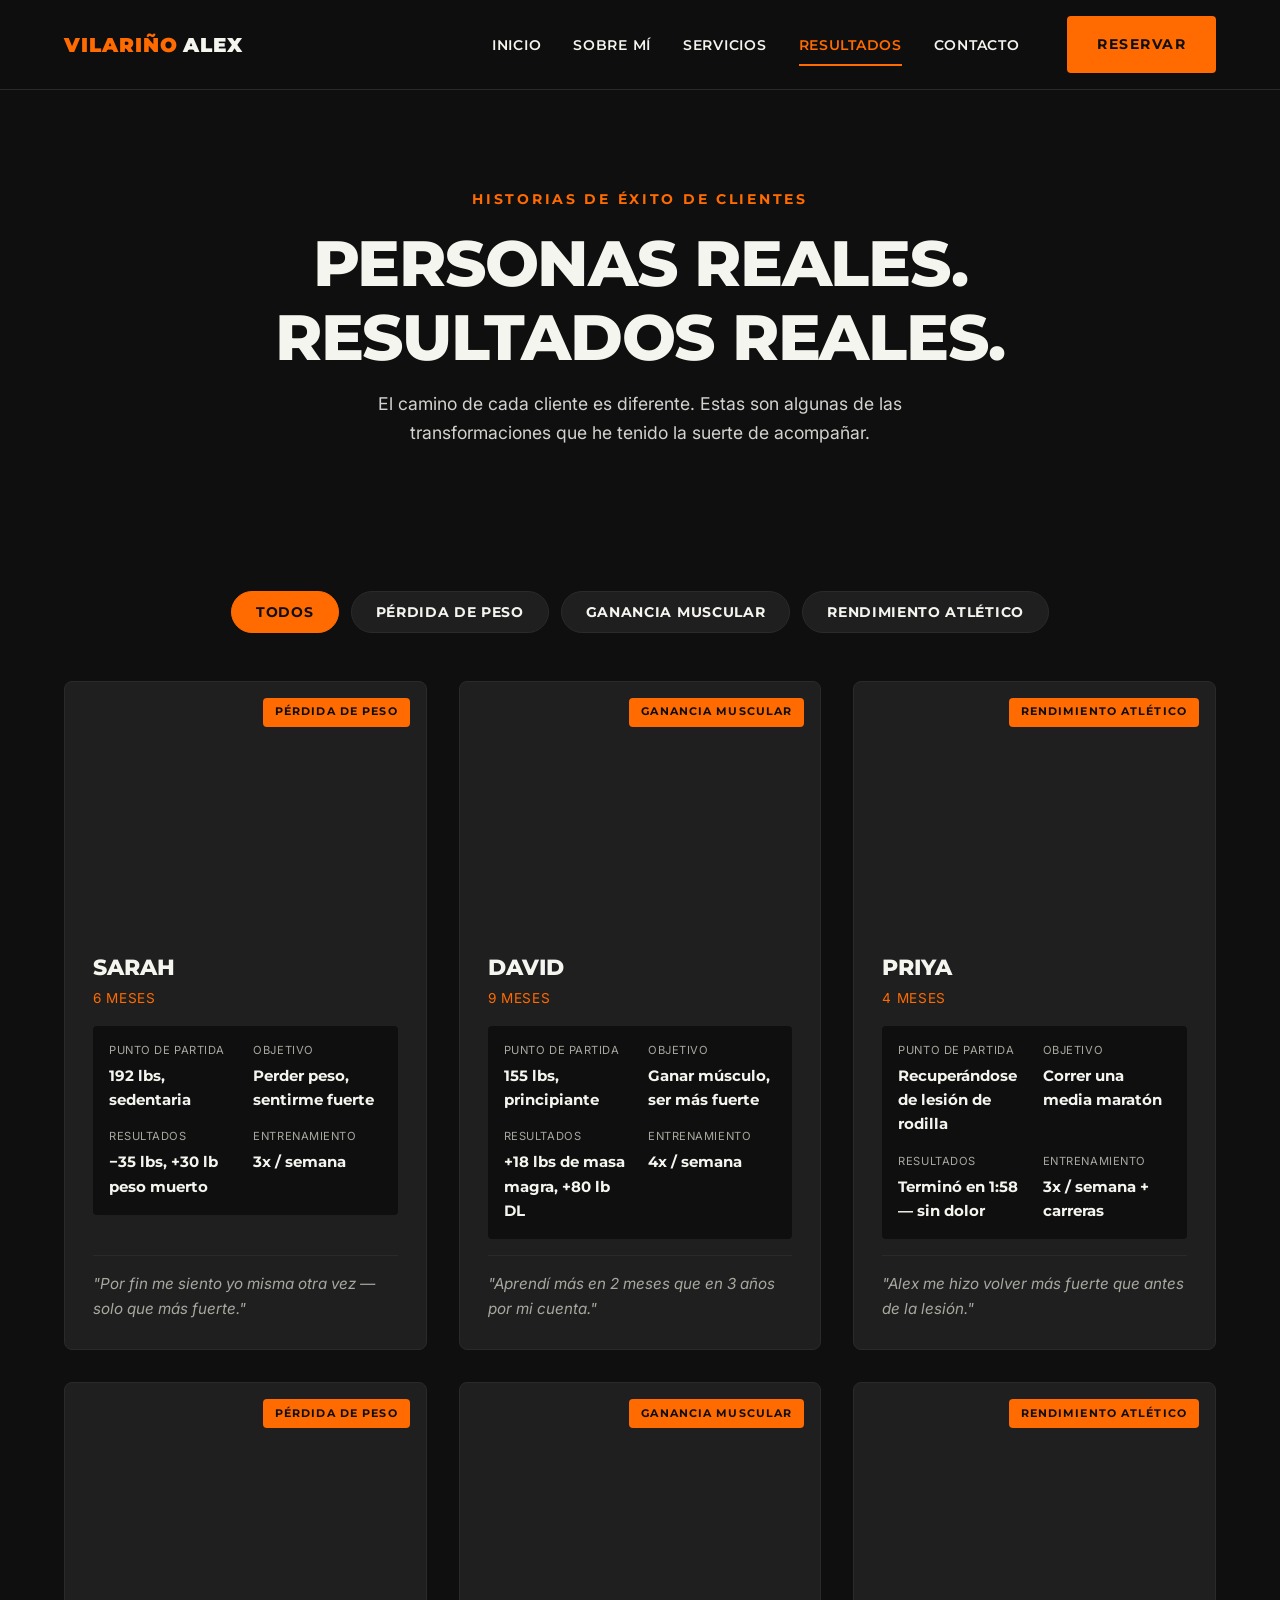
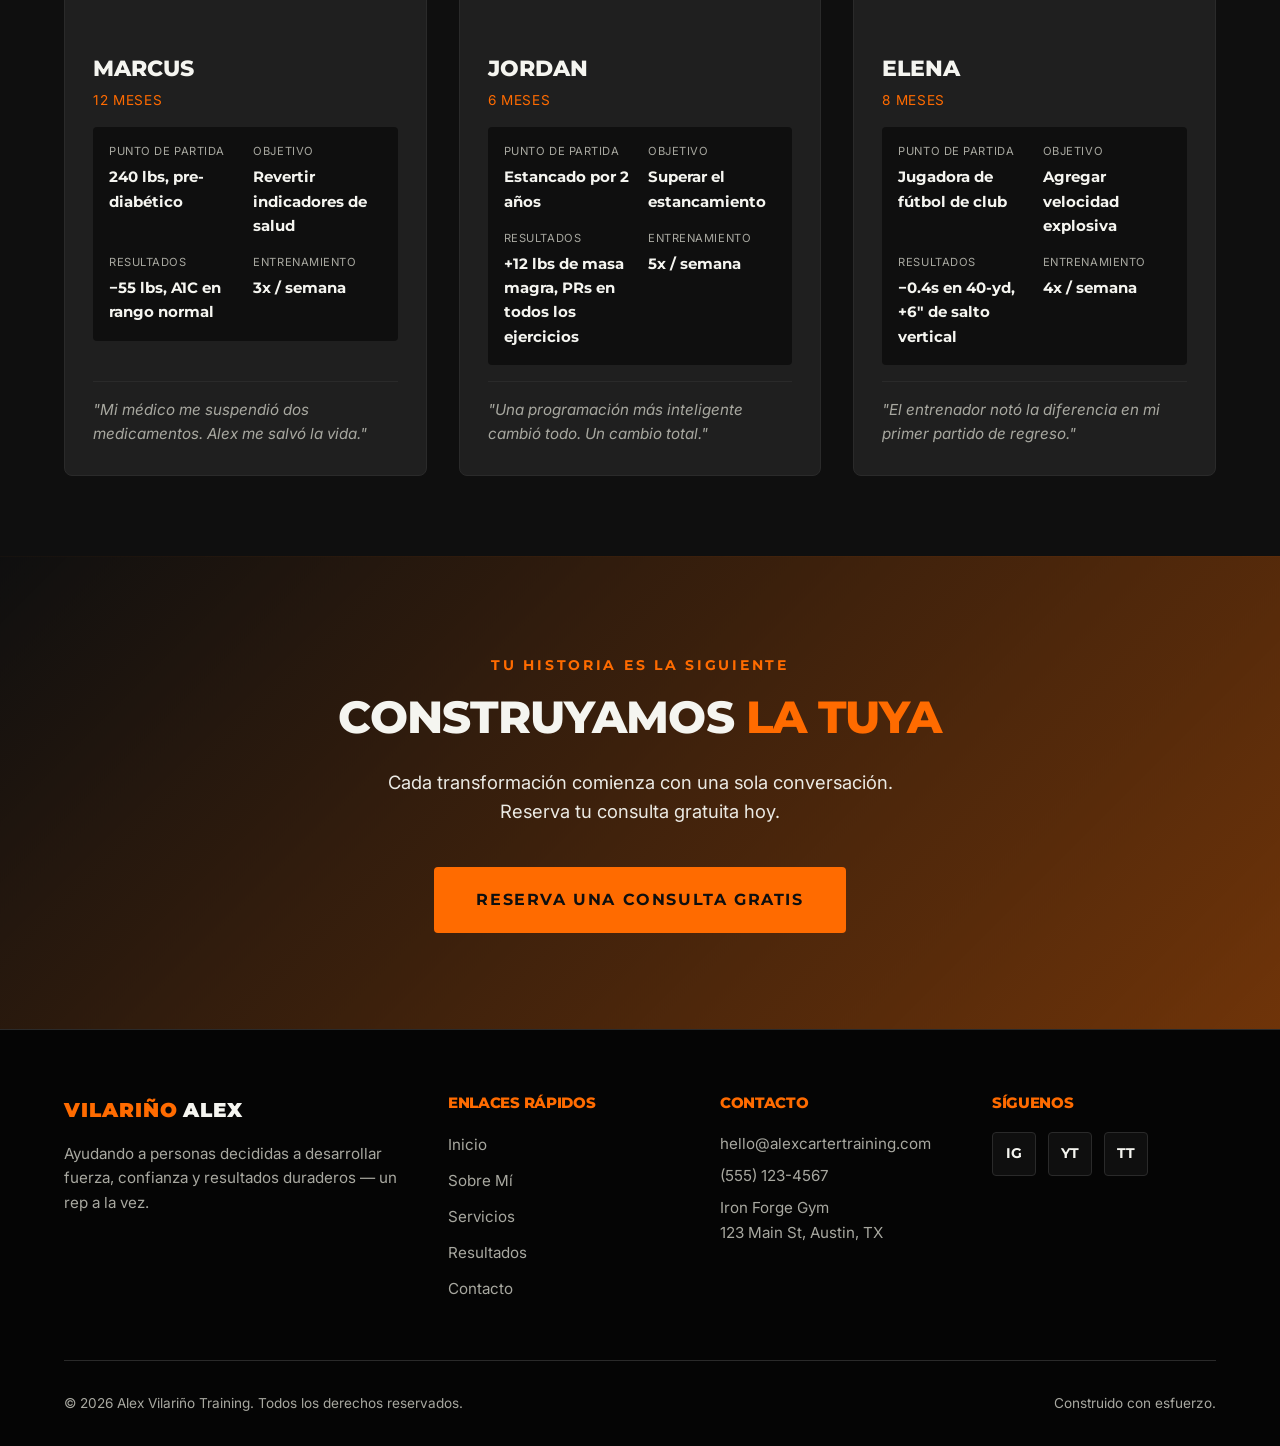
==== commit e8c79f4f: "Add files via upload V2 Translated" ====
--- a/trainer-site/transformations.html
+++ b/trainer-site/transformations.html
@@ -1,10 +1,10 @@
 <!DOCTYPE html>
-<html lang="en">
+<html lang="es">
 <head>
   <meta charset="UTF-8" />
   <meta name="viewport" content="width=device-width, initial-scale=1.0" />
-  <title>Client Transformations | Alex Carter Personal Training</title>
-  <meta name="description" content="Real client transformation stories — weight loss, muscle gain, and athletic performance results from Alex Carter Personal Training." />
+  <title>Transformaciones de Clientes | Alex Vilariño Entrenamiento Personal</title>
+  <meta name="description" content="Historias reales de transformación de clientes — resultados de pérdida de peso, ganancia muscular y rendimiento atlético de Alex Vilariño Entrenamiento Personal." />
   <link rel="preconnect" href="https://fonts.googleapis.com">
   <link rel="preconnect" href="https://fonts.gstatic.com" crossorigin>
   <link href="https://fonts.googleapis.com/css2?family=Montserrat:wght@600;700;800;900&family=Inter:wght@400;500;600&display=swap" rel="stylesheet">
@@ -13,214 +13,214 @@
 <body>
 
   <header class="navbar">
-    <nav class="nav-container" aria-label="Primary">
-      <a href="index.html" class="nav-logo">Alex<span>Carter</span></a>
-      <button class="nav-toggle" aria-label="Toggle menu" aria-expanded="false" aria-controls="primary-nav">
+    <nav class="nav-container" aria-label="Principal">
+      <a href="index.html" class="nav-logo">Alex<span>Vilariño</span></a>
+      <button class="nav-toggle" aria-label="Abrir menú" aria-expanded="false" aria-controls="primary-nav">
         <span></span><span></span><span></span>
       </button>
       <ul class="nav-menu" id="primary-nav">
-        <li><a href="index.html" class="nav-link">Home</a></li>
-        <li><a href="about.html" class="nav-link">About</a></li>
-        <li><a href="services.html" class="nav-link">Services</a></li>
-        <li><a href="transformations.html" class="nav-link active">Results</a></li>
-        <li><a href="contact.html" class="nav-link">Contact</a></li>
-        <li class="nav-cta"><a href="contact.html" class="btn btn-primary">Book Now</a></li>
+        <li><a href="index.html" class="nav-link">Inicio</a></li>
+        <li><a href="about.html" class="nav-link">Sobre Mí</a></li>
+        <li><a href="services.html" class="nav-link">Servicios</a></li>
+        <li><a href="transformations.html" class="nav-link active">Resultados</a></li>
+        <li><a href="contact.html" class="nav-link">Contacto</a></li>
+        <li class="nav-cta"><a href="contact.html" class="btn btn-primary">Reservar</a></li>
       </ul>
     </nav>
   </header>
 
-  <!-- ======== Page Header ======== -->
+  <!-- ======== Encabezado de Página ======== -->
   <section class="page-header">
     <div class="container">
-      <span class="eyebrow">Client Success Stories</span>
-      <h1>Real People.<br>Real Results.</h1>
-      <p>Every client's journey is different. Here are some of the transformations I've been lucky enough to be part of.</p>
+      <span class="eyebrow">Historias de Éxito de Clientes</span>
+      <h1>Personas Reales.<br>Resultados Reales.</h1>
+      <p>El camino de cada cliente es diferente. Estas son algunas de las transformaciones que he tenido la suerte de acompañar.</p>
     </div>
   </section>
 
-  <!-- ======== Transformations Grid ======== -->
+  <!-- ======== Cuadrícula de Transformaciones ======== -->
   <section>
     <div class="container">
-      <div class="transformations-filter" role="tablist" aria-label="Filter by goal">
-        <button class="filter-btn active" data-filter="all">All</button>
-        <button class="filter-btn" data-filter="weight-loss">Weight Loss</button>
-        <button class="filter-btn" data-filter="muscle-gain">Muscle Gain</button>
-        <button class="filter-btn" data-filter="athletic">Athletic Performance</button>
+      <div class="transformations-filter" role="tablist" aria-label="Filtrar por objetivo">
+        <button class="filter-btn active" data-filter="all">Todos</button>
+        <button class="filter-btn" data-filter="weight-loss">Pérdida de Peso</button>
+        <button class="filter-btn" data-filter="muscle-gain">Ganancia Muscular</button>
+        <button class="filter-btn" data-filter="athletic">Rendimiento Atlético</button>
       </div>
 
       <div class="transformations-grid">
 
         <article class="transformation-card" data-goal="weight-loss">
           <div class="transformation-image" style="background-image: url('https://picsum.photos/id/1011/600/600')">
-            <span class="transformation-tag">Weight Loss</span>
+            <span class="transformation-tag">Pérdida de Peso</span>
           </div>
           <div class="transformation-body">
             <div class="transformation-name">Sarah</div>
-            <div class="transformation-duration">6 Months</div>
-            <div class="transformation-stats">
-              <div>
-                <div class="transformation-stat-label">Starting Point</div>
-                <div class="transformation-stat-value">192 lbs, sedentary</div>
-              </div>
-              <div>
-                <div class="transformation-stat-label">Goal</div>
-                <div class="transformation-stat-value">Lose weight, feel strong</div>
-              </div>
-              <div>
-                <div class="transformation-stat-label">Results</div>
-                <div class="transformation-stat-value">−35 lbs, +30 lb deadlift</div>
-              </div>
-              <div>
-                <div class="transformation-stat-label">Training</div>
-                <div class="transformation-stat-value">3x / week</div>
-              </div>
-            </div>
-            <p class="transformation-quote">"I finally feel like myself again — only stronger."</p>
+            <div class="transformation-duration">6 Meses</div>
+            <div class="transformation-stats">
+              <div>
+                <div class="transformation-stat-label">Punto de Partida</div>
+                <div class="transformation-stat-value">192 lbs, sedentaria</div>
+              </div>
+              <div>
+                <div class="transformation-stat-label">Objetivo</div>
+                <div class="transformation-stat-value">Perder peso, sentirme fuerte</div>
+              </div>
+              <div>
+                <div class="transformation-stat-label">Resultados</div>
+                <div class="transformation-stat-value">−35 lbs, +30 lb peso muerto</div>
+              </div>
+              <div>
+                <div class="transformation-stat-label">Entrenamiento</div>
+                <div class="transformation-stat-value">3x / semana</div>
+              </div>
+            </div>
+            <p class="transformation-quote">"Por fin me siento yo misma otra vez — solo que más fuerte."</p>
           </div>
         </article>
 
         <article class="transformation-card" data-goal="muscle-gain">
           <div class="transformation-image" style="background-image: url('https://picsum.photos/id/1025/600/600')">
-            <span class="transformation-tag">Muscle Gain</span>
+            <span class="transformation-tag">Ganancia Muscular</span>
           </div>
           <div class="transformation-body">
             <div class="transformation-name">David</div>
-            <div class="transformation-duration">9 Months</div>
-            <div class="transformation-stats">
-              <div>
-                <div class="transformation-stat-label">Starting Point</div>
-                <div class="transformation-stat-value">155 lbs, beginner</div>
-              </div>
-              <div>
-                <div class="transformation-stat-label">Goal</div>
-                <div class="transformation-stat-value">Build muscle, get stronger</div>
-              </div>
-              <div>
-                <div class="transformation-stat-label">Results</div>
-                <div class="transformation-stat-value">+18 lbs muscle, +80 lb DL</div>
-              </div>
-              <div>
-                <div class="transformation-stat-label">Training</div>
-                <div class="transformation-stat-value">4x / week</div>
-              </div>
-            </div>
-            <p class="transformation-quote">"I learned more in 2 months than 3 years on my own."</p>
+            <div class="transformation-duration">9 Meses</div>
+            <div class="transformation-stats">
+              <div>
+                <div class="transformation-stat-label">Punto de Partida</div>
+                <div class="transformation-stat-value">155 lbs, principiante</div>
+              </div>
+              <div>
+                <div class="transformation-stat-label">Objetivo</div>
+                <div class="transformation-stat-value">Ganar músculo, ser más fuerte</div>
+              </div>
+              <div>
+                <div class="transformation-stat-label">Resultados</div>
+                <div class="transformation-stat-value">+18 lbs de masa magra, +80 lb DL</div>
+              </div>
+              <div>
+                <div class="transformation-stat-label">Entrenamiento</div>
+                <div class="transformation-stat-value">4x / semana</div>
+              </div>
+            </div>
+            <p class="transformation-quote">"Aprendí más en 2 meses que en 3 años por mi cuenta."</p>
           </div>
         </article>
 
         <article class="transformation-card" data-goal="athletic">
           <div class="transformation-image" style="background-image: url('https://picsum.photos/id/1027/600/600')">
-            <span class="transformation-tag">Athletic Performance</span>
+            <span class="transformation-tag">Rendimiento Atlético</span>
           </div>
           <div class="transformation-body">
             <div class="transformation-name">Priya</div>
-            <div class="transformation-duration">4 Months</div>
-            <div class="transformation-stats">
-              <div>
-                <div class="transformation-stat-label">Starting Point</div>
-                <div class="transformation-stat-value">Recovering from knee injury</div>
-              </div>
-              <div>
-                <div class="transformation-stat-label">Goal</div>
-                <div class="transformation-stat-value">Run a half marathon</div>
-              </div>
-              <div>
-                <div class="transformation-stat-label">Results</div>
-                <div class="transformation-stat-value">Finished 1:58 — pain-free</div>
-              </div>
-              <div>
-                <div class="transformation-stat-label">Training</div>
-                <div class="transformation-stat-value">3x / week + runs</div>
-              </div>
-            </div>
-            <p class="transformation-quote">"Alex got me back stronger than I was before the injury."</p>
+            <div class="transformation-duration">4 Meses</div>
+            <div class="transformation-stats">
+              <div>
+                <div class="transformation-stat-label">Punto de Partida</div>
+                <div class="transformation-stat-value">Recuperándose de lesión de rodilla</div>
+              </div>
+              <div>
+                <div class="transformation-stat-label">Objetivo</div>
+                <div class="transformation-stat-value">Correr una media maratón</div>
+              </div>
+              <div>
+                <div class="transformation-stat-label">Resultados</div>
+                <div class="transformation-stat-value">Terminó en 1:58 — sin dolor</div>
+              </div>
+              <div>
+                <div class="transformation-stat-label">Entrenamiento</div>
+                <div class="transformation-stat-value">3x / semana + carreras</div>
+              </div>
+            </div>
+            <p class="transformation-quote">"Alex me hizo volver más fuerte que antes de la lesión."</p>
           </div>
         </article>
 
         <article class="transformation-card" data-goal="weight-loss">
           <div class="transformation-image" style="background-image: url('https://picsum.photos/id/1062/600/600')">
-            <span class="transformation-tag">Weight Loss</span>
+            <span class="transformation-tag">Pérdida de Peso</span>
           </div>
           <div class="transformation-body">
             <div class="transformation-name">Marcus</div>
-            <div class="transformation-duration">12 Months</div>
-            <div class="transformation-stats">
-              <div>
-                <div class="transformation-stat-label">Starting Point</div>
-                <div class="transformation-stat-value">240 lbs, pre-diabetic</div>
-              </div>
-              <div>
-                <div class="transformation-stat-label">Goal</div>
-                <div class="transformation-stat-value">Reverse health markers</div>
-              </div>
-              <div>
-                <div class="transformation-stat-label">Results</div>
-                <div class="transformation-stat-value">−55 lbs, A1C in normal range</div>
-              </div>
-              <div>
-                <div class="transformation-stat-label">Training</div>
-                <div class="transformation-stat-value">3x / week</div>
-              </div>
-            </div>
-            <p class="transformation-quote">"My doctor took me off two medications. Alex saved my life."</p>
+            <div class="transformation-duration">12 Meses</div>
+            <div class="transformation-stats">
+              <div>
+                <div class="transformation-stat-label">Punto de Partida</div>
+                <div class="transformation-stat-value">240 lbs, pre-diabético</div>
+              </div>
+              <div>
+                <div class="transformation-stat-label">Objetivo</div>
+                <div class="transformation-stat-value">Revertir indicadores de salud</div>
+              </div>
+              <div>
+                <div class="transformation-stat-label">Resultados</div>
+                <div class="transformation-stat-value">−55 lbs, A1C en rango normal</div>
+              </div>
+              <div>
+                <div class="transformation-stat-label">Entrenamiento</div>
+                <div class="transformation-stat-value">3x / semana</div>
+              </div>
+            </div>
+            <p class="transformation-quote">"Mi médico me suspendió dos medicamentos. Alex me salvó la vida."</p>
           </div>
         </article>
 
         <article class="transformation-card" data-goal="muscle-gain">
           <div class="transformation-image" style="background-image: url('https://picsum.photos/id/176/600/600')">
-            <span class="transformation-tag">Muscle Gain</span>
+            <span class="transformation-tag">Ganancia Muscular</span>
           </div>
           <div class="transformation-body">
             <div class="transformation-name">Jordan</div>
-            <div class="transformation-duration">6 Months</div>
-            <div class="transformation-stats">
-              <div>
-                <div class="transformation-stat-label">Starting Point</div>
-                <div class="transformation-stat-value">Plateaued for 2 years</div>
-              </div>
-              <div>
-                <div class="transformation-stat-label">Goal</div>
-                <div class="transformation-stat-value">Break through plateau</div>
-              </div>
-              <div>
-                <div class="transformation-stat-label">Results</div>
-                <div class="transformation-stat-value">+12 lbs lean mass, PRs across the board</div>
-              </div>
-              <div>
-                <div class="transformation-stat-label">Training</div>
-                <div class="transformation-stat-value">5x / week</div>
-              </div>
-            </div>
-            <p class="transformation-quote">"Smarter programming changed everything. Game changer."</p>
+            <div class="transformation-duration">6 Meses</div>
+            <div class="transformation-stats">
+              <div>
+                <div class="transformation-stat-label">Punto de Partida</div>
+                <div class="transformation-stat-value">Estancado por 2 años</div>
+              </div>
+              <div>
+                <div class="transformation-stat-label">Objetivo</div>
+                <div class="transformation-stat-value">Superar el estancamiento</div>
+              </div>
+              <div>
+                <div class="transformation-stat-label">Resultados</div>
+                <div class="transformation-stat-value">+12 lbs de masa magra, PRs en todos los ejercicios</div>
+              </div>
+              <div>
+                <div class="transformation-stat-label">Entrenamiento</div>
+                <div class="transformation-stat-value">5x / semana</div>
+              </div>
+            </div>
+            <p class="transformation-quote">"Una programación más inteligente cambió todo. Un cambio total."</p>
           </div>
         </article>
 
         <article class="transformation-card" data-goal="athletic">
           <div class="transformation-image" style="background-image: url('https://picsum.photos/id/292/600/600')">
-            <span class="transformation-tag">Athletic Performance</span>
+            <span class="transformation-tag">Rendimiento Atlético</span>
           </div>
           <div class="transformation-body">
             <div class="transformation-name">Elena</div>
-            <div class="transformation-duration">8 Months</div>
-            <div class="transformation-stats">
-              <div>
-                <div class="transformation-stat-label">Starting Point</div>
-                <div class="transformation-stat-value">Club soccer player</div>
-              </div>
-              <div>
-                <div class="transformation-stat-label">Goal</div>
-                <div class="transformation-stat-value">Add explosive speed</div>
-              </div>
-              <div>
-                <div class="transformation-stat-label">Results</div>
-                <div class="transformation-stat-value">−0.4s on 40-yd, +6" vertical</div>
-              </div>
-              <div>
-                <div class="transformation-stat-label">Training</div>
-                <div class="transformation-stat-value">4x / week</div>
-              </div>
-            </div>
-            <p class="transformation-quote">"Coach noticed the difference in my first game back."</p>
+            <div class="transformation-duration">8 Meses</div>
+            <div class="transformation-stats">
+              <div>
+                <div class="transformation-stat-label">Punto de Partida</div>
+                <div class="transformation-stat-value">Jugadora de fútbol de club</div>
+              </div>
+              <div>
+                <div class="transformation-stat-label">Objetivo</div>
+                <div class="transformation-stat-value">Agregar velocidad explosiva</div>
+              </div>
+              <div>
+                <div class="transformation-stat-label">Resultados</div>
+                <div class="transformation-stat-value">−0.4s en 40-yd, +6" de salto vertical</div>
+              </div>
+              <div>
+                <div class="transformation-stat-label">Entrenamiento</div>
+                <div class="transformation-stat-value">4x / semana</div>
+              </div>
+            </div>
+            <p class="transformation-quote">"El entrenador notó la diferencia en mi primer partido de regreso."</p>
           </div>
         </article>
 
@@ -228,42 +228,42 @@
     </div>
   </section>
 
-  <!-- ======== CTA ======== -->
+  <!-- ======== Llamada a la Acción ======== -->
   <section class="cta-banner">
     <div class="container">
-      <span class="eyebrow">Your Story Is Next</span>
-      <h2 class="section-title">Let's Build <span>Yours</span></h2>
-      <p>Every transformation starts with a single conversation. Book your free consultation today.</p>
-      <a href="contact.html" class="btn btn-primary btn-large">Book Free Consultation</a>
+      <span class="eyebrow">Tu Historia Es la Siguiente</span>
+      <h2 class="section-title">Construyamos <span>La Tuya</span></h2>
+      <p>Cada transformación comienza con una sola conversación. Reserva tu consulta gratuita hoy.</p>
+      <a href="contact.html" class="btn btn-primary btn-large">Reserva una Consulta Gratis</a>
     </div>
   </section>
 
-  <!-- ======== Footer ======== -->
+  <!-- ======== Pie de Página ======== -->
   <footer class="footer">
     <div class="container">
       <div class="footer-grid">
         <div class="footer-brand">
-          <a href="index.html" class="nav-logo">Alex<span>Carter</span></a>
-          <p>Helping driven people build strength, confidence, and lasting results — one rep at a time.</p>
+          <a href="index.html" class="nav-logo">Alex<span>Vilariño</span></a>
+          <p>Ayudando a personas decididas a desarrollar fuerza, confianza y resultados duraderos — un rep a la vez.</p>
         </div>
         <div class="footer-col">
-          <h4>Quick Links</h4>
+          <h4>Enlaces Rápidos</h4>
           <ul>
-            <li><a href="index.html">Home</a></li>
-            <li><a href="about.html">About</a></li>
-            <li><a href="services.html">Services</a></li>
-            <li><a href="transformations.html">Results</a></li>
-            <li><a href="contact.html">Contact</a></li>
+            <li><a href="index.html">Inicio</a></li>
+            <li><a href="about.html">Sobre Mí</a></li>
+            <li><a href="services.html">Servicios</a></li>
+            <li><a href="transformations.html">Resultados</a></li>
+            <li><a href="contact.html">Contacto</a></li>
           </ul>
         </div>
         <div class="footer-col">
-          <h4>Contact</h4>
+          <h4>Contacto</h4>
           <p>hello@alexcartertraining.com</p>
           <p>(555) 123-4567</p>
           <p>Iron Forge Gym<br/>123 Main St, Austin, TX</p>
         </div>
         <div class="footer-col">
-          <h4>Follow</h4>
+          <h4>Síguenos</h4>
           <div class="social-row">
             <a href="#" class="social-icon" aria-label="Instagram">IG</a>
             <a href="#" class="social-icon" aria-label="YouTube">YT</a>
@@ -272,8 +272,8 @@
         </div>
       </div>
       <div class="footer-bottom">
-        <p>&copy; <span class="footer-year">2026</span> Alex Carter Training. All rights reserved.</p>
-        <p>Built with grit.</p>
+        <p>&copy; <span class="footer-year">2026</span> Alex Vilariño Training. Todos los derechos reservados.</p>
+        <p>Construido con esfuerzo.</p>
       </div>
     </div>
   </footer>
